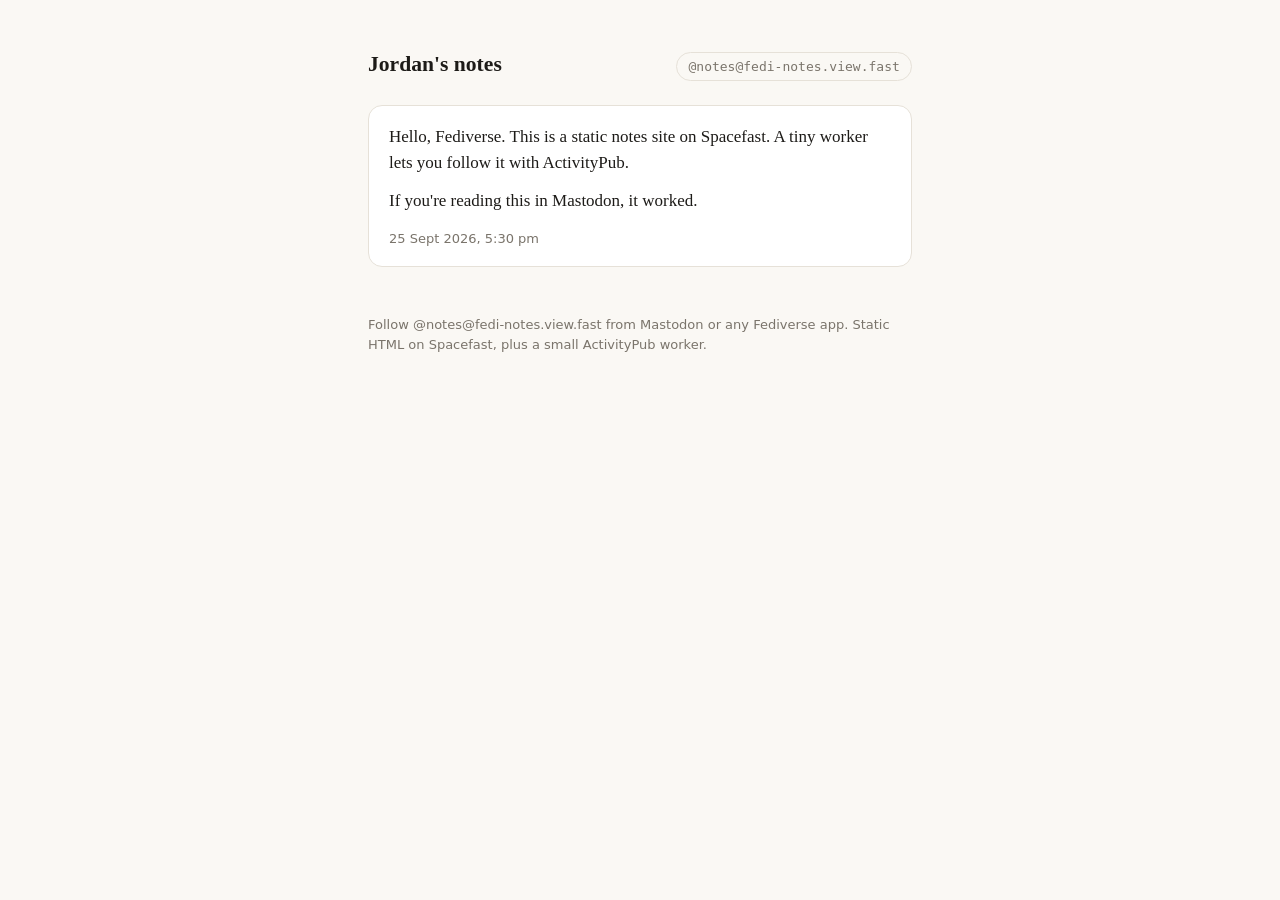
==== notes/2026-09-25-hello-fediverse/index.html @ ee0f2db1 "Static notes + ActivityPub worker prototype Co-Authored-By: Claude Opus 5.5 <noreply@anthropic.com>" ====
<!doctype html>
<html lang="en">
<head>
<meta charset="utf-8">
<meta name="viewport" content="width=device-width, initial-scale=1">
<title>Hello, Fediverse. This is a static notes site on Spacefast.  · Jordan's notes</title>
<link rel="alternate" type="application/activity+json" href="https://fedi-notes.view.fast/ap/notes/2026-09-25-hello-fediverse">
<link rel="stylesheet" href="/style.css">
</head>
<body>
<header class="me">
  <a class="name" href="/">Jordan's notes</a>
  <button class="handle" type="button" title="Copy handle" data-copy="@notes@fedi-notes.view.fast">@notes@fedi-notes.view.fast</button>
</header>
<main>
<article class="note">
  <div class="body"><p>Hello, Fediverse. This is a static notes site on Spacefast. A tiny worker lets you follow it with ActivityPub.</p><p>If you're reading this in Mastodon, it worked.</p></div>
  <a class="meta" href="/notes/2026-09-25-hello-fediverse/" aria-current="page"><time datetime="2026-09-25T07:30:00.000Z">25 Sept 2026, 5:30 pm</time></a>
</article>
<section class="reactions" data-note="2026-09-25-hello-fediverse" hidden>
  <p class="counts"></p>
  <ol class="replies"></ol>
</section>
<script>
(async () => {
  const el = document.querySelector(".reactions");
  const r = await fetch("/ap/interactions/" + el.dataset.note).then((r) => r.ok ? r.json() : null).catch(() => null);
  if (!r || (!r.likes && !r.boosts && !r.replies.length)) return;
  const plural = (n, w) => n + " " + w + (n === 1 ? "" : "s");
  el.querySelector(".counts").textContent = [plural(r.likes, "like"), plural(r.boosts, "boost"), plural(r.replies.length, "reply").replace("replys", "replies")].join(" · ");
  const ol = el.querySelector(".replies");
  for (const x of r.replies) {
    const li = document.createElement("li");
    const a = Object.assign(document.createElement("a"), { href: x.url, textContent: x.handle });
    const p = document.createElement("p");
    p.textContent = new DOMParser().parseFromString(x.content, "text/html").body.textContent;
    li.append(a, p);
    ol.append(li);
  }
  el.hidden = false;
})();
</script>
</main>
<footer>Follow @notes@fedi-notes.view.fast from Mastodon or any Fediverse app. Static HTML on Spacefast, plus a small ActivityPub worker.</footer>
<script>
document.querySelectorAll("[data-copy]").forEach((b) => b.onclick = async () => {
  try { await navigator.clipboard.writeText(b.dataset.copy); b.classList.add("copied"); setTimeout(() => b.classList.remove("copied"), 1200); } catch {}
});
</script>
</body>
</html>
---- style.css ----
:root {
  --bg: #faf8f4;
  --fg: #1d1b18;
  --muted: #7a746b;
  --line: #e6e1d8;
  --card: #ffffff;
  --accent: #6246ea;
  color-scheme: light dark;
}
@media (prefers-color-scheme: dark) {
  :root {
    --bg: #151412;
    --fg: #ece8e1;
    --muted: #9a9387;
    --line: #2c2a26;
    --card: #1c1b18;
    --accent: #a594ff;
  }
}
* { box-sizing: border-box; }
body {
  margin: 0;
  background: var(--bg);
  color: var(--fg);
  font: 17px/1.55 ui-serif, Georgia, "Iowan Old Style", serif;
}
.me, main, footer { max-width: 36rem; margin: 0 auto; padding: 0 16px; }
.me {
  display: flex; flex-wrap: wrap; gap: .5rem 1rem; align-items: baseline; justify-content: space-between;
  padding-top: 3rem; padding-bottom: 1.5rem;
}
.name { font-size: 1.35rem; font-weight: 600; color: inherit; text-decoration: none; }
.handle {
  font: 13px/1 ui-monospace, "SF Mono", Menlo, monospace; color: var(--muted);
  background: none; border: 1px solid var(--line); border-radius: 999px; padding: .45rem .7rem; cursor: pointer;
}
.handle:hover { color: var(--accent); border-color: var(--accent); }
.handle.copied::after { content: " ✓ copied"; color: var(--accent); }
.summary { color: var(--muted); margin: 0 0 2rem; }
.note {
  background: var(--card); border: 1px solid var(--line); border-radius: 14px;
  padding: 1.1rem 1.25rem .9rem; margin-bottom: 1rem;
}
.note .body p { margin: 0 0 .7rem; overflow-wrap: anywhere; }
.meta { font: 13px ui-sans-serif, system-ui, sans-serif; color: var(--muted); text-decoration: none; }
.meta:hover { color: var(--accent); }
a { color: var(--accent); }
code { font: .88em ui-monospace, Menlo, monospace; background: var(--line); padding: .1em .3em; border-radius: 4px; }
.reactions { font: 14px/1.5 ui-sans-serif, system-ui, sans-serif; }
.counts { color: var(--muted); }
.replies { list-style: none; padding: 0; }
.replies li { border-left: 2px solid var(--line); padding: .2rem 0 .2rem .9rem; margin-bottom: .8rem; }
.replies p { margin: .2rem 0 0; }
footer { color: var(--muted); font: 13px/1.5 ui-sans-serif, system-ui, sans-serif; padding-top: 2rem; padding-bottom: 3rem; }
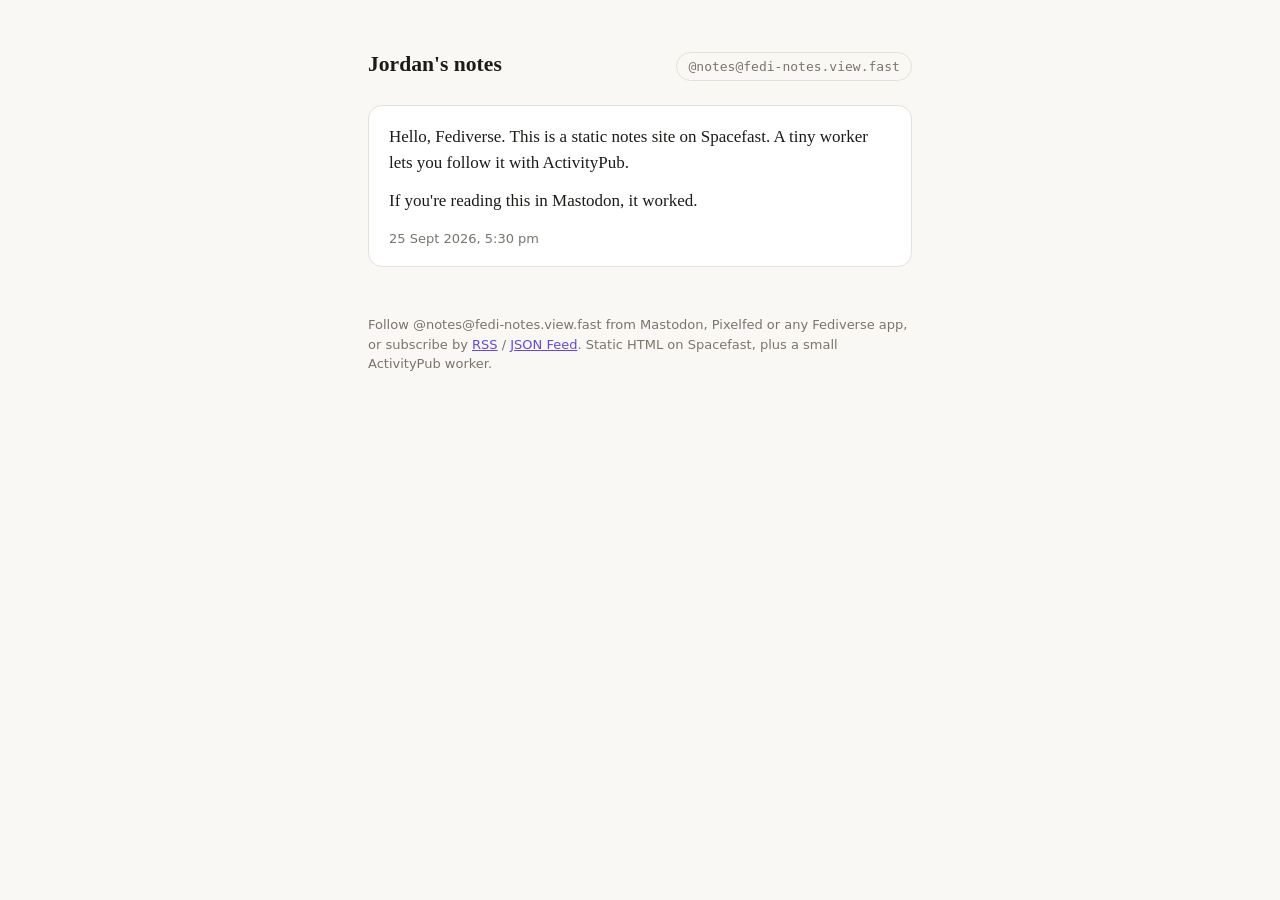
==== commit eb39b722: "Photo albums, hashtags, RSS + JSON Feed Co-Authored-By: Claude Opus 5.5 <noreply@anthropic.com>" ====
--- a/notes/2026-09-25-hello-fediverse/index.html
+++ b/notes/2026-09-25-hello-fediverse/index.html
@@ -5,6 +5,9 @@
 <meta name="viewport" content="width=device-width, initial-scale=1">
 <title>Hello, Fediverse. This is a static notes site on Spacefast.  · Jordan's notes</title>
 <link rel="alternate" type="application/activity+json" href="https://fedi-notes.view.fast/ap/notes/2026-09-25-hello-fediverse">
+<link rel="alternate" type="application/rss+xml" title="Jordan's notes" href="https://fedi-notes.view.fast/feed.xml">
+<link rel="alternate" type="application/feed+json" title="Jordan's notes" href="https://fedi-notes.view.fast/feed.json">
+<meta name="fediverse:creator" content="notes@fedi-notes.view.fast">
 <link rel="stylesheet" href="/style.css">
 </head>
 <body>
@@ -15,6 +18,7 @@
 <main>
 <article class="note">
   <div class="body"><p>Hello, Fediverse. This is a static notes site on Spacefast. A tiny worker lets you follow it with ActivityPub.</p><p>If you're reading this in Mastodon, it worked.</p></div>
+  
   <a class="meta" href="/notes/2026-09-25-hello-fediverse/" aria-current="page"><time datetime="2026-09-25T07:30:00.000Z">25 Sept 2026, 5:30 pm</time></a>
 </article>
 <section class="reactions" data-note="2026-09-25-hello-fediverse" hidden>
@@ -41,7 +45,7 @@
 })();
 </script>
 </main>
-<footer>Follow @notes@fedi-notes.view.fast from Mastodon or any Fediverse app. Static HTML on Spacefast, plus a small ActivityPub worker.</footer>
+<footer>Follow @notes@fedi-notes.view.fast from Mastodon, Pixelfed or any Fediverse app, or subscribe by <a href="/feed.xml">RSS</a> / <a href="/feed.json">JSON Feed</a>. Static HTML on Spacefast, plus a small ActivityPub worker.</footer>
 <script>
 document.querySelectorAll("[data-copy]").forEach((b) => b.onclick = async () => {
   try { await navigator.clipboard.writeText(b.dataset.copy); b.classList.add("copied"); setTimeout(() => b.classList.remove("copied"), 1200); } catch {}
--- a/style.css
+++ b/style.css
@@ -52,3 +52,10 @@
 .replies li { border-left: 2px solid var(--line); padding: .2rem 0 .2rem .9rem; margin-bottom: .8rem; }
 .replies p { margin: .2rem 0 0; }
 footer { color: var(--muted); font: 13px/1.5 ui-sans-serif, system-ui, sans-serif; padding-top: 2rem; padding-bottom: 3rem; }
+.media { display: block; max-width: 100%; height: auto; border-radius: 10px; margin: .2rem 0 .8rem; }
+.album { display: grid; gap: 4px; margin: .2rem 0 .8rem; border-radius: 10px; overflow: hidden; }
+.album[data-count="2"], .album[data-count="4"] { grid-template-columns: 1fr 1fr; }
+.album[data-count="3"] { grid-template-columns: 1fr 1fr; }
+.album[data-count="3"] .media:first-child { grid-column: 1 / -1; }
+.album .media { margin: 0; border-radius: 0; width: 100%; }
+.album:not([data-count="1"]) .media { aspect-ratio: 1; object-fit: cover; }
